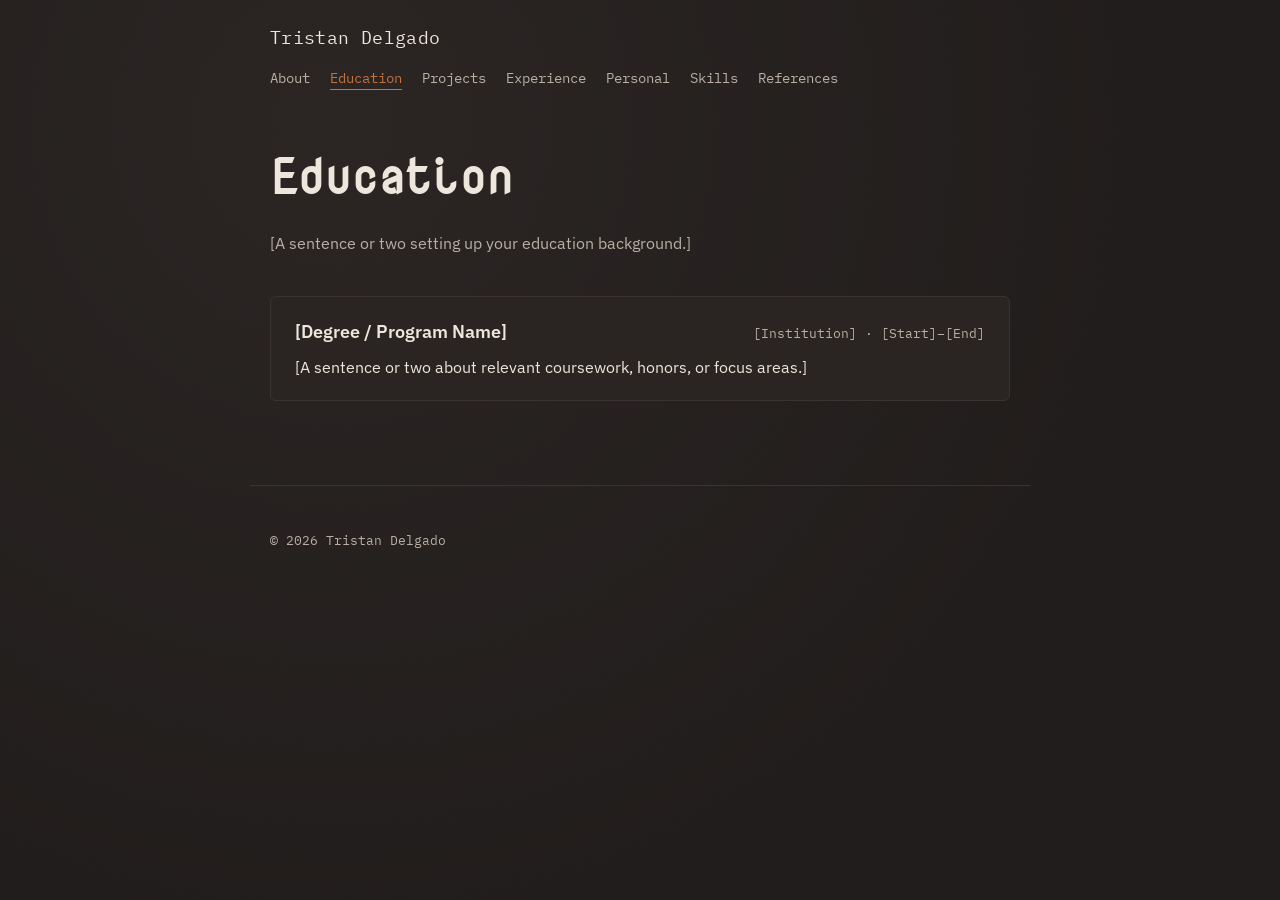
==== html/education.html @ 2e5953e8 "Initial Claude Design" ====
<!DOCTYPE html>
<html lang="en-US">
<head>
    <title>Education — Tristan Delgado</title>
    <link rel="icon" type="image/png" href="../images/favicon.png">

    <link rel="stylesheet" type="text/css" href="../css/main.css">
    <meta charset="UTF-8">
    <meta http-equiv="X-UA-Compatible" content="IE=edge">
    <meta name="viewport" content="width=device-width, initial-scale=1.0">
</head>
<body>
    <header class="site-header">
        <a class="logo" href="../index.html">Tristan Delgado</a>
        <nav class="site-nav">
            <ul>
                <li><a href="../index.html">About</a></li>
                <li><a href="education.html">Education</a></li>
                <li><a href="projects.html">Projects</a></li>
                <li><a href="experience.html">Experience</a></li>
                <li><a href="personal.html">Personal</a></li>
                <li><a href="skills.html">Skills</a></li>
                <li><a href="references.html">References</a></li>
            </ul>
        </nav>
    </header>

    <main>
        <h1 class="page-title">Education</h1>
        <p class="page-intro">
            [A sentence or two setting up your education background.]
        </p>

        <!-- Duplicate this .entry block for each additional degree/program -->
        <article class="entry">
            <div class="entry-header">
                <h3>[Degree / Program Name]</h3>
                <span class="entry-meta">[Institution] &middot; [Start]–[End]</span>
            </div>
            <p>[A sentence or two about relevant coursework, honors, or focus areas.]</p>
        </article>
    </main>

    <footer class="site-footer">
        <p>&copy; <span id="year"></span> Tristan Delgado</p>
    </footer>

    <script src="../js/main.js"></script>
</body>
</html>
---- css/main.css ----
@import url('https://fonts.googleapis.com/css2?family=IBM+Plex+Mono:wght@400;500;600&family=IBM+Plex+Sans:wght@400;500;600&family=Nova+Mono&display=swap');

:root {
    --bg: #201C1B;
    --surface: #2A2523;
    --text: #EDE6DD;
    --text-muted: #B9AFA5;
    --accent: #C2703D;
    --accent-2: #5D7A8C;
    --border: #3A332F;

    --font-display: "Nova Mono", monospace;
    --font-mono: "IBM Plex Mono", monospace;
    --font-sans: "IBM Plex Sans", sans-serif;

    --container-width: 780px;
}

*,
*::before,
*::after {
    box-sizing: border-box;
}

html,
body {
    margin: 0;
    padding: 0;
}

body {
    background-color: var(--bg);
    color: var(--text);
    font-family: var(--font-sans);
    line-height: 1.6;
    min-height: 100vh;
    position: relative;
    overflow-x: hidden;
}

/* Ambient background: slow gradient drift + faint grain, kept subtle on purpose */
body::before {
    content: "";
    position: fixed;
    inset: -10%;
    z-index: -2;
    background: radial-gradient(circle at 30% 20%, var(--surface), var(--bg) 60%);
    animation: drift 40s ease-in-out infinite alternate;
}

body::after {
    content: "";
    position: fixed;
    inset: 0;
    z-index: -1;
    opacity: 0.045;
    mix-blend-mode: overlay;
    pointer-events: none;
    background-image: url("data:image/svg+xml;utf8,<svg xmlns='http://www.w3.org/2000/svg'><filter id='n'><feTurbulence type='fractalNoise' baseFrequency='0.85' numOctaves='2' stitchTiles='stitch'/></filter><rect width='100%25' height='100%25' filter='url(%23n)'/></svg>");
}

@keyframes drift {
    from {
        transform: translate(0, 0) scale(1);
    }
    to {
        transform: translate(-4%, 3%) scale(1.05);
    }
}

@media (prefers-reduced-motion: reduce) {
    body::before {
        animation: none;
    }
}

a {
    color: var(--accent);
}

/* Header / nav */
.site-header {
    display: flex;
    align-items: center;
    justify-content: space-between;
    flex-wrap: wrap;
    gap: 1rem;
    max-width: var(--container-width);
    margin: 0 auto;
    padding: 1.5rem 1.25rem 1rem;
}

.logo {
    font-family: var(--font-mono);
    font-size: 1.1rem;
    color: var(--text);
    text-decoration: none;
    letter-spacing: 0.02em;
}

.site-nav ul {
    list-style: none;
    display: flex;
    flex-wrap: wrap;
    gap: 1.25rem;
    margin: 0;
    padding: 0;
    font-family: var(--font-mono);
    font-size: 0.85rem;
}

.site-nav a {
    color: var(--text-muted);
    text-decoration: none;
    padding-bottom: 2px;
    border-bottom: 1px solid transparent;
    transition: color 0.15s ease, border-color 0.15s ease;
}

.site-nav a:hover,
.site-nav a:focus-visible {
    color: var(--text);
    border-color: var(--accent-2);
}

.site-nav a.active {
    color: var(--accent);
    border-color: var(--accent);
}

/* Main content */
main {
    max-width: var(--container-width);
    margin: 0 auto;
    padding: 1rem 1.25rem 4rem;
}

/* Hero (index page) */
.hero h5 {
    font-family: var(--font-mono);
    color: var(--text-muted);
    font-size: 1.1rem;
    letter-spacing: 0.08em;
    text-transform: uppercase;
    margin: 0 0 0.25rem;
}

.hero h1 {
    font-family: var(--font-display);
    color: var(--text);
    font-size: clamp(2.75rem, 8vw, 5.5rem);
    margin: 0 0 1.5rem;
    line-height: 1;
}

.hero p {
    max-width: 60ch;
    color: var(--text-muted);
    font-size: 1.05rem;
}

.contact-list {
    list-style: none;
    margin: 2rem 0 0;
    padding: 0;
    display: flex;
    flex-direction: column;
    gap: 0.5rem;
    font-family: var(--font-mono);
    font-size: 0.95rem;
}

.contact-list a {
    text-decoration: none;
    border-bottom: 1px solid transparent;
}

.contact-list a:hover,
.contact-list a:focus-visible {
    border-color: var(--accent);
}

/* Sub-page titles */
.page-title {
    font-family: var(--font-display);
    font-size: clamp(2rem, 5vw, 3rem);
    margin: 1rem 0 0.5rem;
}

.page-intro {
    color: var(--text-muted);
    max-width: 65ch;
    margin-bottom: 2.5rem;
}

/* Entry cards (education, projects, experience, references) */
.entry {
    border: 1px solid var(--border);
    border-radius: 6px;
    padding: 1.25rem 1.5rem;
    margin-bottom: 1.25rem;
    background-color: var(--surface);
}

.entry-header {
    display: flex;
    flex-wrap: wrap;
    align-items: baseline;
    justify-content: space-between;
    gap: 0.5rem;
    margin-bottom: 0.5rem;
}

.entry-header h3 {
    margin: 0;
    font-family: var(--font-sans);
    font-weight: 600;
    font-size: 1.15rem;
}

.entry-meta {
    font-family: var(--font-mono);
    font-size: 0.8rem;
    color: var(--text-muted);
    white-space: nowrap;
}

.entry p,
.entry ul {
    margin: 0.5rem 0 0;
    color: var(--text);
}

.entry ul {
    padding-left: 1.2rem;
}

/* Skills page */
.skills-grid {
    display: grid;
    grid-template-columns: repeat(auto-fit, minmax(200px, 1fr));
    gap: 1.5rem;
}

.skill-group h3 {
    font-family: var(--font-mono);
    font-size: 0.95rem;
    color: var(--accent-2);
    text-transform: uppercase;
    letter-spacing: 0.05em;
    margin-bottom: 0.5rem;
}

.skill-list {
    list-style: none;
    margin: 0;
    padding: 0;
    display: flex;
    flex-wrap: wrap;
    gap: 0.5rem;
}

.skill-list li {
    border: 1px solid var(--border);
    border-radius: 4px;
    padding: 0.3rem 0.7rem;
    font-size: 0.9rem;
}

/* Footer */
.site-footer {
    max-width: var(--container-width);
    margin: 0 auto;
    padding: 2rem 1.25rem 2.5rem;
    color: var(--text-muted);
    font-family: var(--font-mono);
    font-size: 0.8rem;
    border-top: 1px solid var(--border);
}
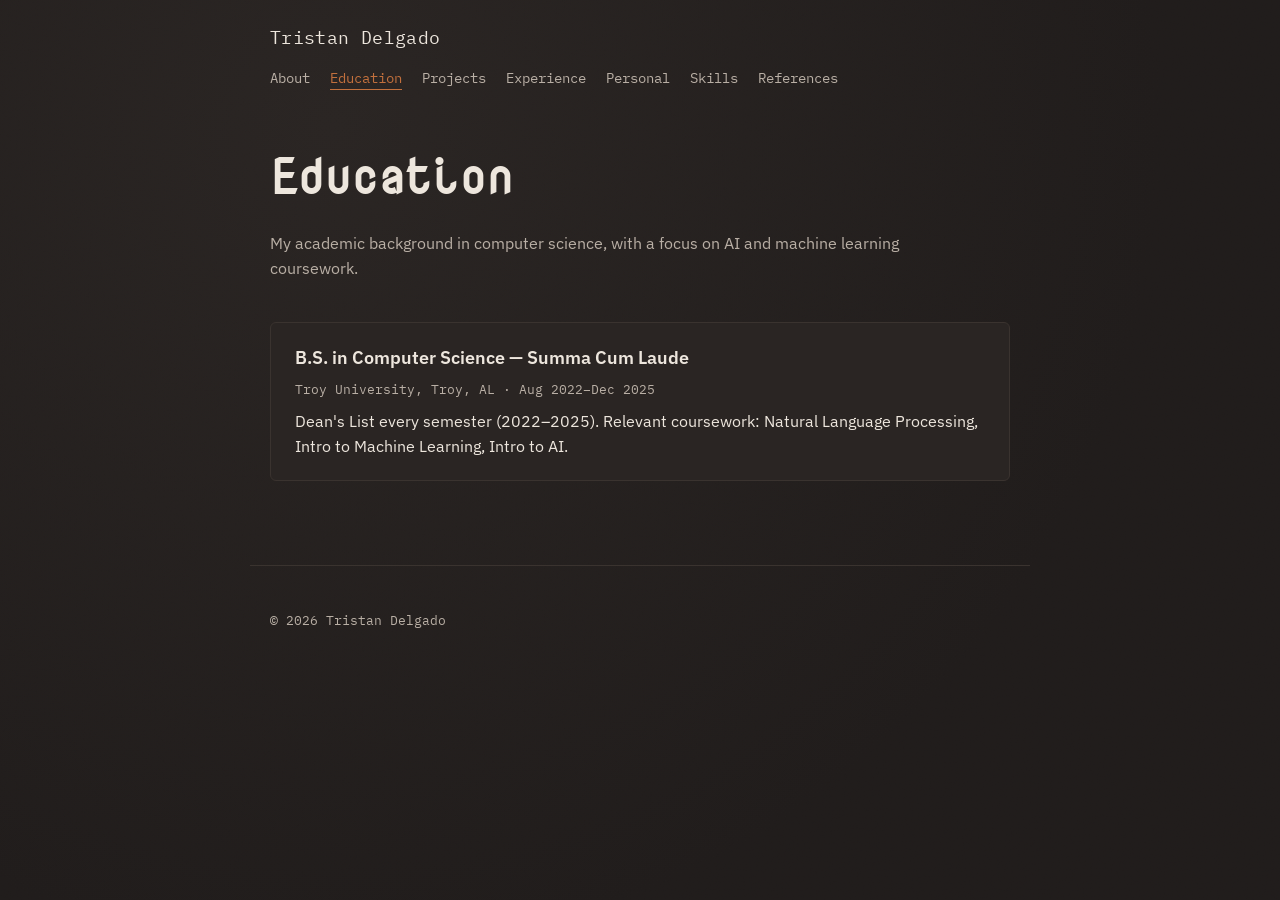
==== commit f7638fa6: "Added initial content" ====
--- a/html/education.html
+++ b/html/education.html
@@ -28,16 +28,16 @@
     <main>
         <h1 class="page-title">Education</h1>
         <p class="page-intro">
-            [A sentence or two setting up your education background.]
+            My academic background in computer science, with a focus on AI and machine learning coursework.
         </p>
 
         <!-- Duplicate this .entry block for each additional degree/program -->
         <article class="entry">
             <div class="entry-header">
-                <h3>[Degree / Program Name]</h3>
-                <span class="entry-meta">[Institution] &middot; [Start]–[End]</span>
+                <h3>B.S. in Computer Science &mdash; Summa Cum Laude</h3>
+                <span class="entry-meta">Troy University, Troy, AL &middot; Aug 2022–Dec 2025</span>
             </div>
-            <p>[A sentence or two about relevant coursework, honors, or focus areas.]</p>
+            <p>Dean's List every semester (2022–2025). Relevant coursework: Natural Language Processing, Intro to Machine Learning, Intro to AI.</p>
         </article>
     </main>
 
--- a/css/main.css
+++ b/css/main.css
@@ -136,6 +136,44 @@
 }
 
 /* Hero (index page) */
+.hero-top {
+    display: flex;
+    align-items: center;
+    gap: 1.5rem;
+    flex-wrap: wrap;
+}
+
+.hero-photo {
+    width: 128px;
+    height: 128px;
+    flex-shrink: 0;
+    border-radius: 50%;
+    border: 1px dashed var(--border);
+    background-color: var(--surface);
+    display: flex;
+    align-items: center;
+    justify-content: center;
+    overflow: hidden;
+    color: var(--text-muted);
+    font-family: var(--font-mono);
+    font-size: 0.75rem;
+    text-align: center;
+}
+
+.hero-photo img {
+    width: 100%;
+    height: 100%;
+    object-fit: cover;
+}
+
+.hero .tagline {
+    font-family: var(--font-mono);
+    color: var(--accent-2);
+    font-size: 0.9rem;
+    letter-spacing: 0.03em;
+    margin: 0 0 1.5rem;
+}
+
 .hero h5 {
     font-family: var(--font-mono);
     color: var(--text-muted);
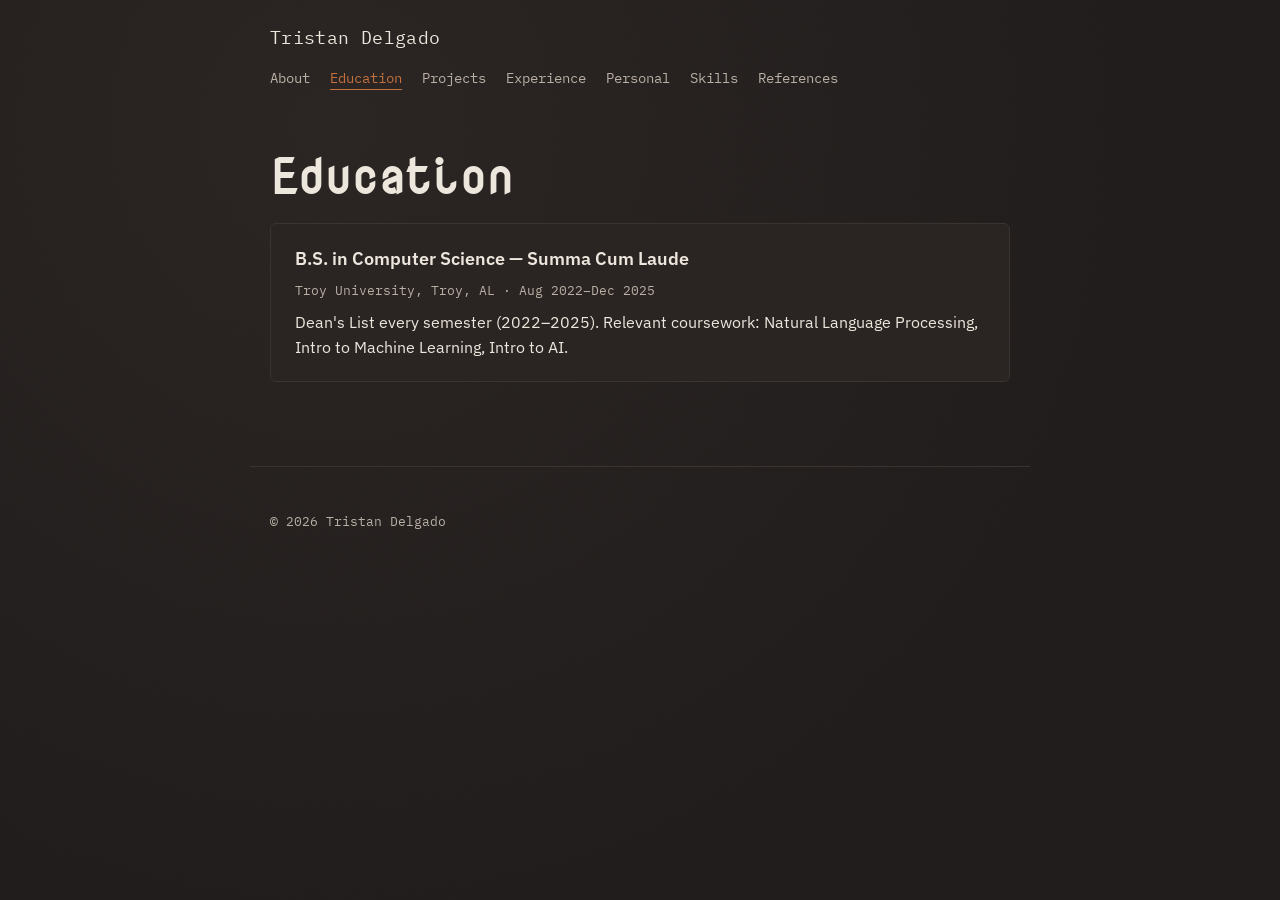
==== commit 6406a8ca: "Education update" ====
--- a/html/education.html
+++ b/html/education.html
@@ -27,9 +27,6 @@
 
     <main>
         <h1 class="page-title">Education</h1>
-        <p class="page-intro">
-            My academic background in computer science, with a focus on AI and machine learning coursework.
-        </p>
 
         <!-- Duplicate this .entry block for each additional degree/program -->
         <article class="entry">
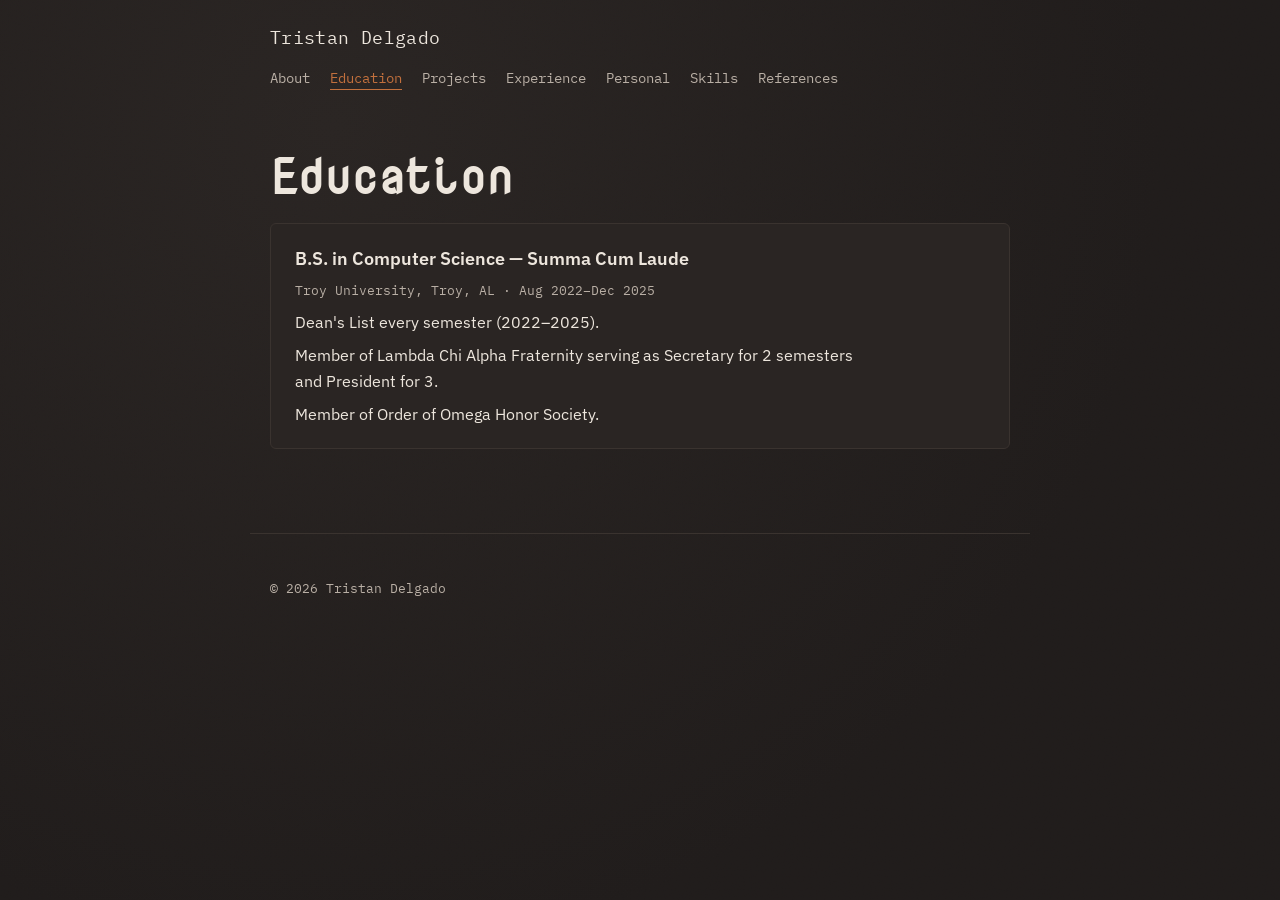
==== commit 4bcab26f: "Added all personal information." ====
--- a/html/education.html
+++ b/html/education.html
@@ -34,7 +34,9 @@
                 <h3>B.S. in Computer Science &mdash; Summa Cum Laude</h3>
                 <span class="entry-meta">Troy University, Troy, AL &middot; Aug 2022–Dec 2025</span>
             </div>
-            <p>Dean's List every semester (2022–2025). Relevant coursework: Natural Language Processing, Intro to Machine Learning, Intro to AI.</p>
+            <p>Dean's List every semester (2022–2025).</p>
+            <p>Member of Lambda Chi Alpha Fraternity serving as Secretary for 2 semesters <br> and President for 3.</p>
+            <p>Member of Order of Omega Honor Society.</p>
         </article>
     </main>
 
--- a/css/main.css
+++ b/css/main.css
@@ -267,6 +267,8 @@
 .entry ul {
     margin: 0.5rem 0 0;
     color: var(--text);
+    overflow-wrap: break-word;
+    word-break: break-word;
 }
 
 .entry ul {
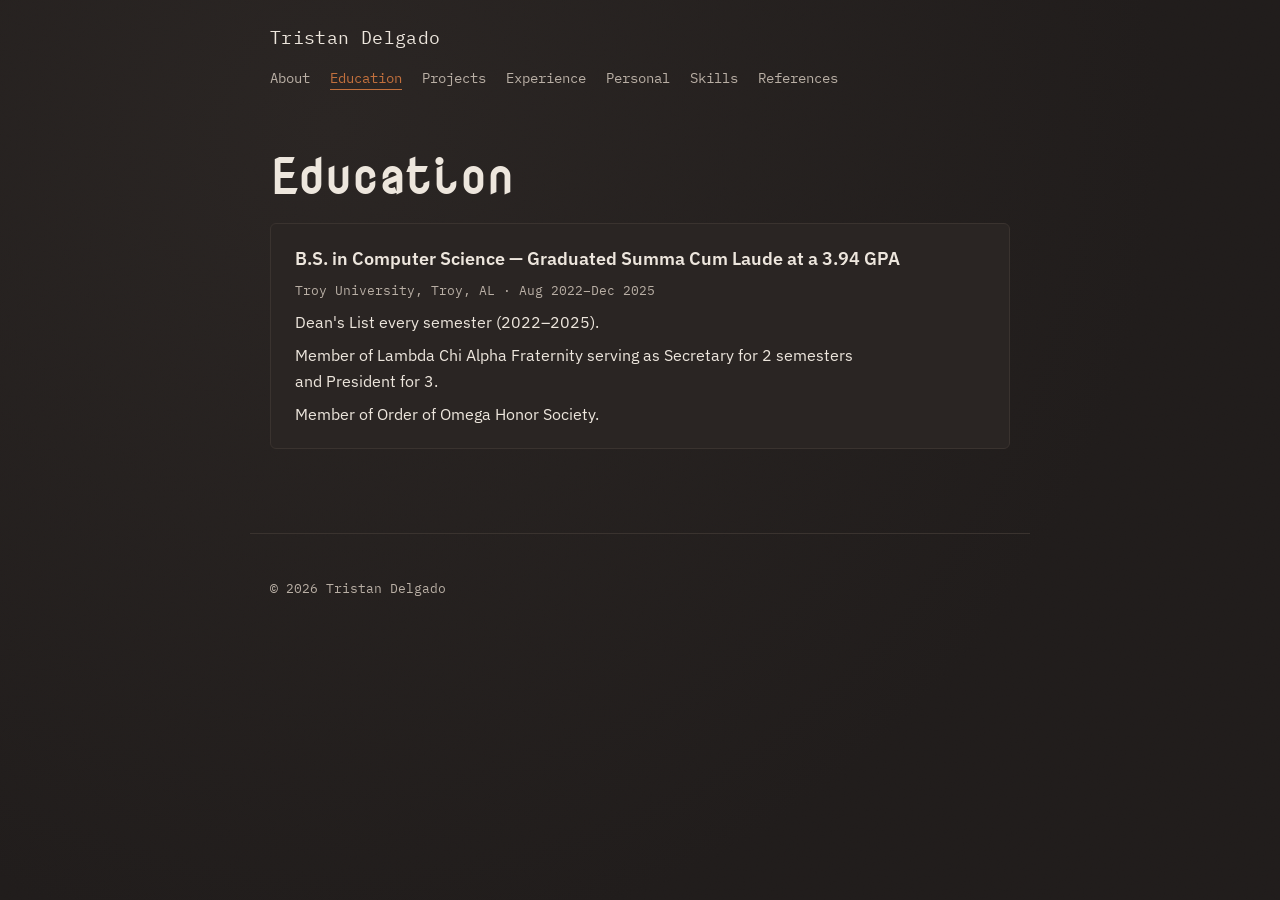
==== commit de0f4909: "Education Modification" ====
--- a/html/education.html
+++ b/html/education.html
@@ -31,7 +31,7 @@
         <!-- Duplicate this .entry block for each additional degree/program -->
         <article class="entry">
             <div class="entry-header">
-                <h3>B.S. in Computer Science &mdash; Summa Cum Laude</h3>
+                <h3>B.S. in Computer Science &mdash; Graduated Summa Cum Laude at a 3.94 GPA</h3>
                 <span class="entry-meta">Troy University, Troy, AL &middot; Aug 2022–Dec 2025</span>
             </div>
             <p>Dean's List every semester (2022–2025).</p>
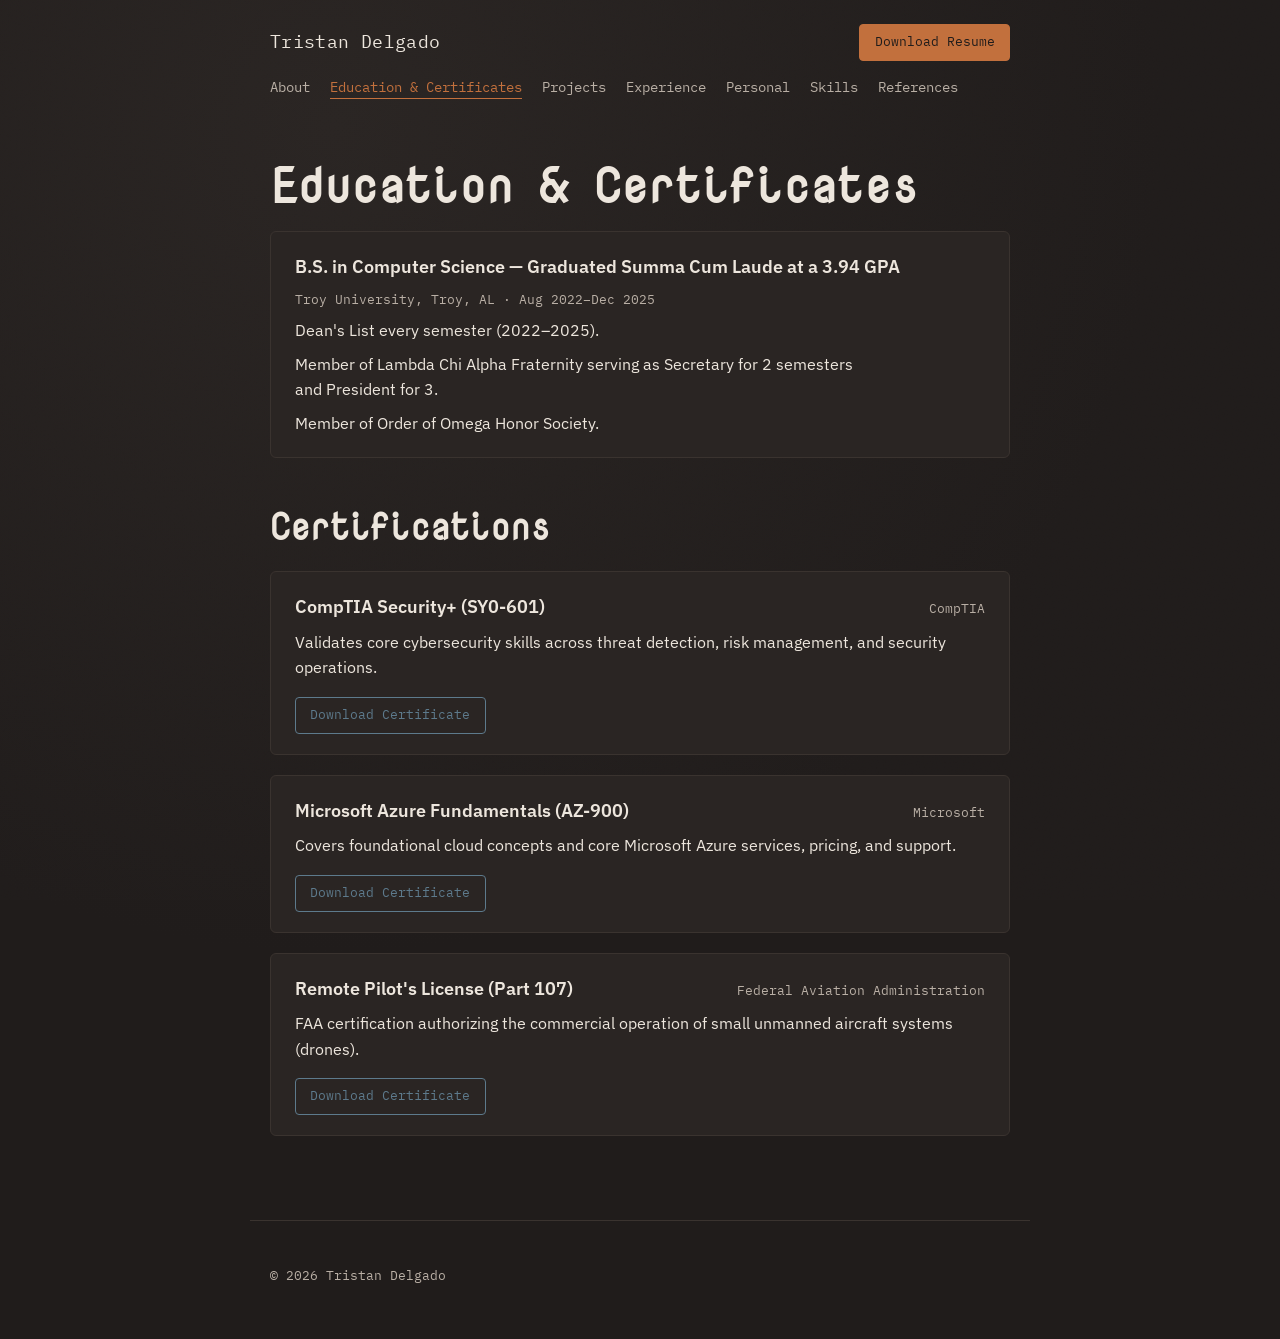
==== commit 2f79f6cc: "Added certs and some other features" ====
--- a/html/education.html
+++ b/html/education.html
@@ -1,7 +1,7 @@
 <!DOCTYPE html>
 <html lang="en-US">
 <head>
-    <title>Education — Tristan Delgado</title>
+    <title>Education & Certificates — Tristan Delgado</title>
     <link rel="icon" type="image/png" href="../images/favicon.png">
 
     <link rel="stylesheet" type="text/css" href="../css/main.css">
@@ -11,11 +11,14 @@
 </head>
 <body>
     <header class="site-header">
-        <a class="logo" href="../index.html">Tristan Delgado</a>
+        <div class="header-top">
+            <a class="logo" href="../index.html">Tristan Delgado</a>
+            <a class="btn" href="../files/Tristan%20Delgado%20Resume_07.31.2026.pdf" download="Tristan Delgado Resume.pdf">Download Resume</a>
+        </div>
         <nav class="site-nav">
             <ul>
                 <li><a href="../index.html">About</a></li>
-                <li><a href="education.html">Education</a></li>
+                <li><a href="education.html">Education &amp; Certificates</a></li>
                 <li><a href="projects.html">Projects</a></li>
                 <li><a href="experience.html">Experience</a></li>
                 <li><a href="personal.html">Personal</a></li>
@@ -26,7 +29,7 @@
     </header>
 
     <main>
-        <h1 class="page-title">Education</h1>
+        <h1 class="page-title">Education &amp; Certificates</h1>
 
         <!-- Duplicate this .entry block for each additional degree/program -->
         <article class="entry">
@@ -38,6 +41,43 @@
             <p>Member of Lambda Chi Alpha Fraternity serving as Secretary for 2 semesters <br> and President for 3.</p>
             <p>Member of Order of Omega Honor Society.</p>
         </article>
+
+        <h2 class="section-title">Certifications</h2>
+
+        <!-- Duplicate this .entry block for each additional certification.
+             Drop the matching PDF into ../files/certs/ using the filename in the href below. -->
+        <article class="entry">
+            <div class="entry-header">
+                <h3>CompTIA Security+ (SY0-601)</h3>
+                <span class="entry-meta">CompTIA</span>
+            </div>
+            <p>Validates core cybersecurity skills across threat detection, risk management, and security operations.</p>
+            <div class="cert-actions">
+                <a class="btn btn-outline" href="../files/certs/Tristan%20Delgado%20CompTIA%20Security+%20CE.pdf" download>Download Certificate</a>
+            </div>
+        </article>
+
+        <article class="entry">
+            <div class="entry-header">
+                <h3>Microsoft Azure Fundamentals (AZ-900)</h3>
+                <span class="entry-meta">Microsoft</span>
+            </div>
+            <p>Covers foundational cloud concepts and core Microsoft Azure services, pricing, and support.</p>
+            <div class="cert-actions">
+                <a class="btn btn-outline" href="../files/certs/Tristan%20Delgado%20AZ900Cert.pdf" download>Download Certificate</a>
+            </div>
+        </article>
+
+        <article class="entry">
+            <div class="entry-header">
+                <h3>Remote Pilot's License (Part 107)</h3>
+                <span class="entry-meta">Federal Aviation Administration</span>
+            </div>
+            <p>FAA certification authorizing the commercial operation of small unmanned aircraft systems (drones).</p>
+            <div class="cert-actions">
+                <a class="btn btn-outline" href="../files/certs/Tristan%20Delgado%20Remote%20Pilot%20License.pdf" download>Download Certificate</a>
+            </div>
+        </article>
     </main>
 
     <footer class="site-footer">
--- a/css/main.css
+++ b/css/main.css
@@ -80,14 +80,17 @@
 
 /* Header / nav */
 .site-header {
+    max-width: var(--container-width);
+    margin: 0 auto;
+    padding: 1.5rem 1.25rem 1rem;
+}
+
+.header-top {
     display: flex;
     align-items: center;
     justify-content: space-between;
     flex-wrap: wrap;
-    gap: 1rem;
-    max-width: var(--container-width);
-    margin: 0 auto;
-    padding: 1.5rem 1.25rem 1rem;
+    gap: 0.75rem 1rem;
 }
 
 .logo {
@@ -96,6 +99,42 @@
     color: var(--text);
     text-decoration: none;
     letter-spacing: 0.02em;
+}
+
+.site-nav {
+    margin-top: 1rem;
+}
+
+.btn {
+    display: inline-block;
+    font-family: var(--font-mono);
+    font-size: 0.8rem;
+    color: var(--bg);
+    background-color: var(--accent);
+    border: 1px solid var(--accent);
+    border-radius: 4px;
+    padding: 0.45rem 0.9rem;
+    text-decoration: none;
+    white-space: nowrap;
+    transition: background-color 0.15s ease, color 0.15s ease;
+}
+
+.btn:hover,
+.btn:focus-visible {
+    background-color: transparent;
+    color: var(--accent);
+}
+
+.btn-outline {
+    color: var(--accent-2);
+    background-color: transparent;
+    border-color: var(--accent-2);
+}
+
+.btn-outline:hover,
+.btn-outline:focus-visible {
+    background-color: var(--accent-2);
+    color: var(--bg);
 }
 
 .site-nav ul {
@@ -208,6 +247,11 @@
     font-size: 0.95rem;
 }
 
+.contact-list li {
+    overflow-wrap: break-word;
+    word-break: break-word;
+}
+
 .contact-list a {
     text-decoration: none;
     border-bottom: 1px solid transparent;
@@ -254,13 +298,18 @@
     font-family: var(--font-sans);
     font-weight: 600;
     font-size: 1.15rem;
+    min-width: 0;
+    overflow-wrap: break-word;
+    word-break: break-word;
 }
 
 .entry-meta {
     font-family: var(--font-mono);
     font-size: 0.8rem;
     color: var(--text-muted);
-    white-space: nowrap;
+    overflow-wrap: break-word;
+    word-break: break-word;
+    min-width: 0;
 }
 
 .entry p,
@@ -275,6 +324,17 @@
     padding-left: 1.2rem;
 }
 
+/* Section titles (e.g. Certifications under Education) */
+.section-title {
+    font-family: var(--font-display);
+    font-size: clamp(1.5rem, 4vw, 2.25rem);
+    margin: 2.5rem 0 1rem;
+}
+
+.cert-actions {
+    margin-top: 1rem;
+}
+
 /* Skills page */
 .skills-grid {
     display: grid;
@@ -307,6 +367,33 @@
     font-size: 0.9rem;
 }
 
+/* Small screens */
+@media (max-width: 480px) {
+    .site-nav ul {
+        gap: 0.65rem 1rem;
+        font-size: 0.8rem;
+    }
+
+    .hero-photo {
+        width: 96px;
+        height: 96px;
+    }
+
+    .entry {
+        padding: 1rem 1.1rem;
+    }
+
+    .entry-header {
+        flex-direction: column;
+        align-items: flex-start;
+        gap: 0.25rem;
+    }
+
+    .btn {
+        white-space: normal;
+    }
+}
+
 /* Footer */
 .site-footer {
     max-width: var(--container-width);
